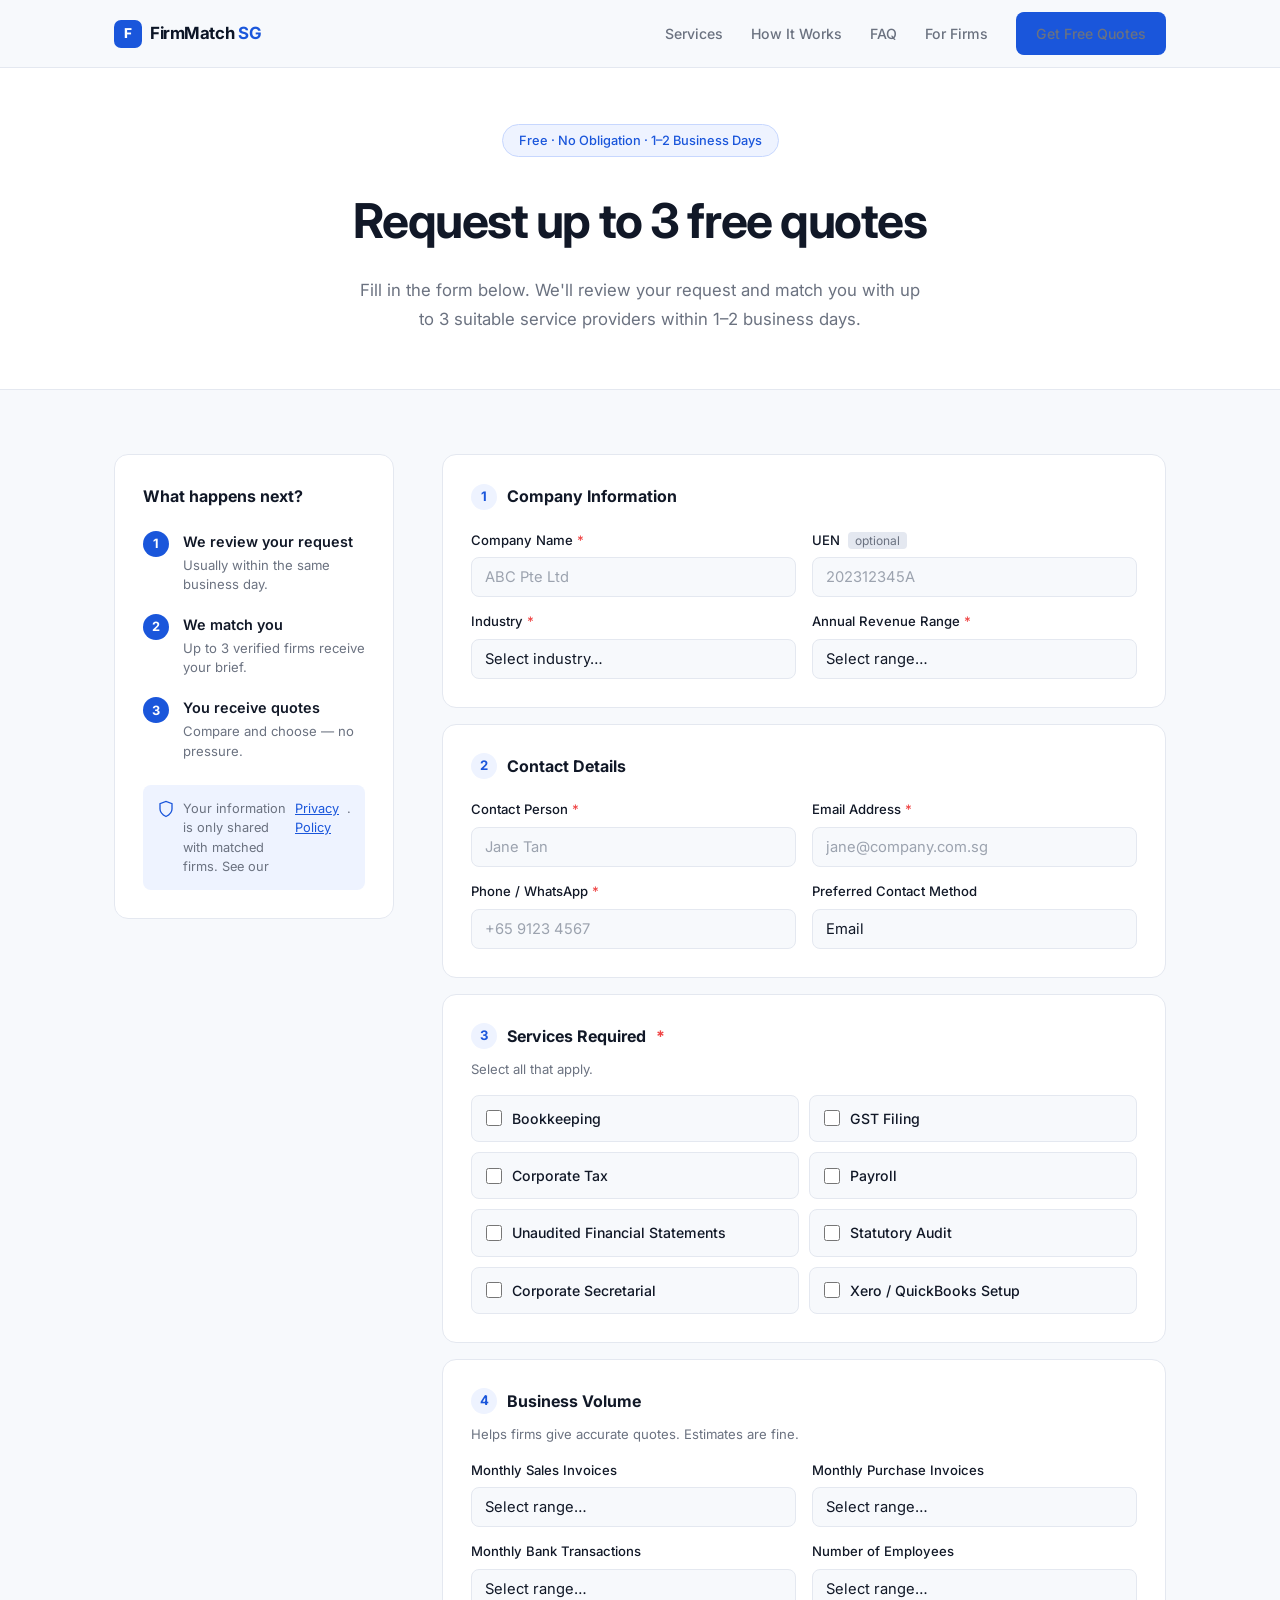
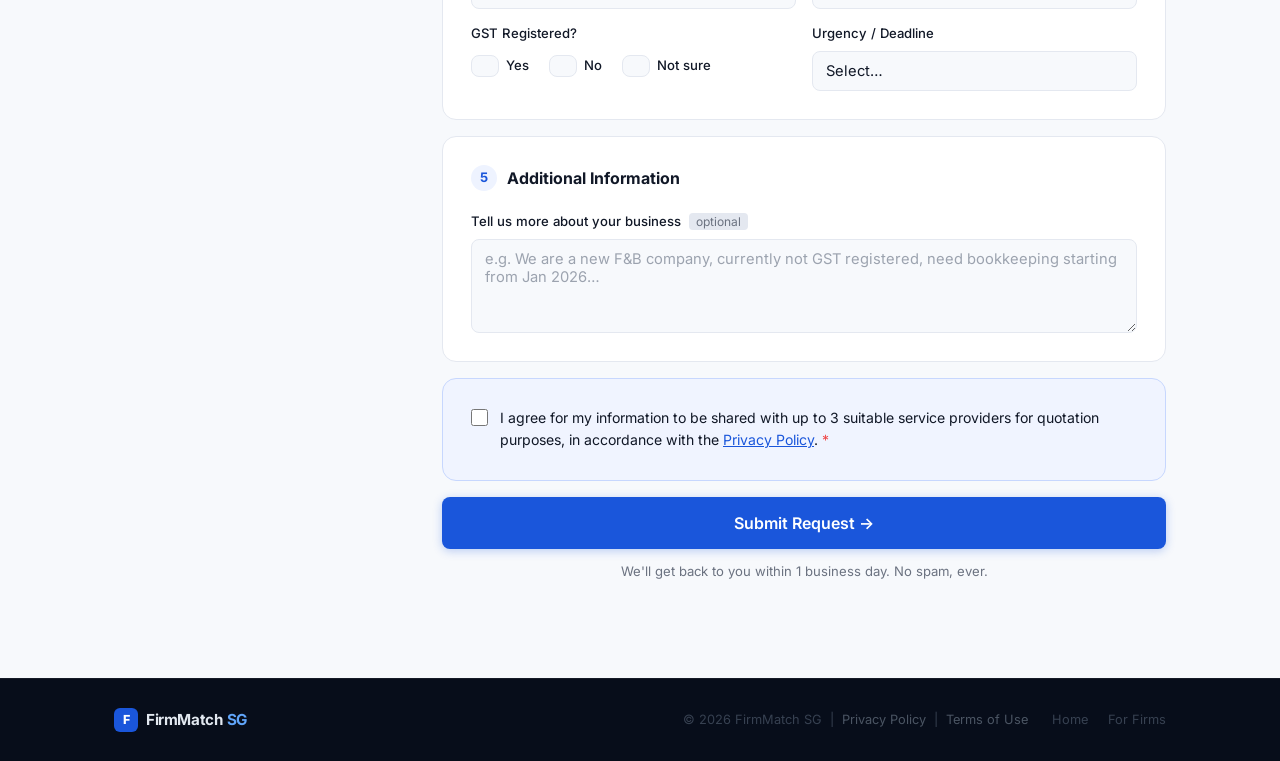
==== get-quotes.html @ bc47136a "Phase 1 MVP: add all pages, forms, privacy policy, terms of use" ====
<!DOCTYPE html>
<html lang="en">
<head>
  <meta charset="UTF-8" />
  <meta name="viewport" content="width=device-width, initial-scale=1.0" />
  <title>Get Free Quotes — FirmMatch SG</title>
  <meta name="description" content="Submit your accounting, bookkeeping or tax requirements and receive up to 3 free quotes from verified Singapore firms." />
  <link rel="preconnect" href="https://fonts.googleapis.com" />
  <link rel="preconnect" href="https://fonts.gstatic.com" crossorigin />
  <link href="https://fonts.googleapis.com/css2?family=Inter:wght@300;400;500;600;700&display=swap" rel="stylesheet" />
  <link rel="stylesheet" href="style.css" />
</head>
<body>

  <nav class="nav">
    <div class="container nav__inner">
      <a href="index.html" class="nav__logo">
        <span class="logo-mark">F</span>FirmMatch <span class="logo-sg">SG</span>
      </a>
      <ul class="nav__links">
        <li><a href="index.html#services">Services</a></li>
        <li><a href="index.html#how">How It Works</a></li>
        <li><a href="index.html#faq">FAQ</a></li>
        <li><a href="partners.html">For Firms</a></li>
        <li><a href="get-quotes.html" class="btn btn--nav">Get Free Quotes</a></li>
      </ul>
      <button class="nav__burger" aria-label="Toggle menu"><span></span><span></span><span></span></button>
    </div>
  </nav>

  <section class="page-hero">
    <div class="container">
      <span class="badge">Free · No Obligation · 1–2 Business Days</span>
      <h1>Request up to 3 free quotes</h1>
      <p>Fill in the form below. We'll review your request and match you with up to 3 suitable service providers within 1–2 business days.</p>
    </div>
  </section>

  <section class="form-section">
    <div class="container form-container">

      <div class="form-sidebar">
        <h3>What happens next?</h3>
        <ul class="sidebar-steps">
          <li><span class="sidebar-num">1</span><div><strong>We review your request</strong><p>Usually within the same business day.</p></div></li>
          <li><span class="sidebar-num">2</span><div><strong>We match you</strong><p>Up to 3 verified firms receive your brief.</p></div></li>
          <li><span class="sidebar-num">3</span><div><strong>You receive quotes</strong><p>Compare and choose — no pressure.</p></div></li>
        </ul>
        <div class="sidebar-note">
          <svg viewBox="0 0 24 24" fill="none" stroke="currentColor" stroke-width="1.75" width="18"><path d="M12 22s8-4 8-10V5l-8-3-8 3v7c0 6 8 10 8 10z"/></svg>
          Your information is only shared with matched firms. See our <a href="privacy.html">Privacy Policy</a>.
        </div>
      </div>

      <form class="enquiry-form" id="clientForm">

        <!-- Section 1: Company Info -->
        <div class="form-section-block">
          <h3 class="form-section-title">
            <span class="form-step-badge">1</span> Company Information
          </h3>
          <div class="form-row">
            <div class="form-group">
              <label for="company_name">Company Name <span class="req">*</span></label>
              <input type="text" id="company_name" name="company_name" placeholder="ABC Pte Ltd" required />
            </div>
            <div class="form-group">
              <label for="uen">UEN <span class="optional-tag">optional</span></label>
              <input type="text" id="uen" name="uen" placeholder="202312345A" />
            </div>
          </div>
          <div class="form-row">
            <div class="form-group">
              <label for="industry">Industry <span class="req">*</span></label>
              <select id="industry" name="industry" required>
                <option value="">Select industry…</option>
                <option>Retail / E-commerce</option>
                <option>F&amp;B / Restaurant</option>
                <option>Construction / Renovation</option>
                <option>IT / Technology</option>
                <option>Professional Services</option>
                <option>Manufacturing</option>
                <option>Healthcare / Medical</option>
                <option>Education / Training</option>
                <option>Logistics / Transport</option>
                <option>Real Estate</option>
                <option>Trading / Import Export</option>
                <option>Other</option>
              </select>
            </div>
            <div class="form-group">
              <label for="annual_revenue">Annual Revenue Range <span class="req">*</span></label>
              <select id="annual_revenue" name="annual_revenue" required>
                <option value="">Select range…</option>
                <option>Below S$100,000</option>
                <option>S$100,000 – S$500,000</option>
                <option>S$500,000 – S$1,000,000</option>
                <option>S$1,000,000 – S$5,000,000</option>
                <option>Above S$5,000,000</option>
              </select>
            </div>
          </div>
        </div>

        <!-- Section 2: Contact -->
        <div class="form-section-block">
          <h3 class="form-section-title">
            <span class="form-step-badge">2</span> Contact Details
          </h3>
          <div class="form-row">
            <div class="form-group">
              <label for="contact_name">Contact Person <span class="req">*</span></label>
              <input type="text" id="contact_name" name="contact_name" placeholder="Jane Tan" required />
            </div>
            <div class="form-group">
              <label for="contact_email">Email Address <span class="req">*</span></label>
              <input type="email" id="contact_email" name="contact_email" placeholder="jane@company.com.sg" required />
            </div>
          </div>
          <div class="form-row">
            <div class="form-group">
              <label for="contact_phone">Phone / WhatsApp <span class="req">*</span></label>
              <input type="tel" id="contact_phone" name="contact_phone" placeholder="+65 9123 4567" required />
            </div>
            <div class="form-group">
              <label for="preferred_contact">Preferred Contact Method</label>
              <select id="preferred_contact" name="preferred_contact">
                <option>Email</option>
                <option>WhatsApp</option>
                <option>Phone call</option>
              </select>
            </div>
          </div>
        </div>

        <!-- Section 3: Services -->
        <div class="form-section-block">
          <h3 class="form-section-title">
            <span class="form-step-badge">3</span> Services Required <span class="req">*</span>
          </h3>
          <p class="form-hint">Select all that apply.</p>
          <div class="checkbox-grid">
            <label class="checkbox-card"><input type="checkbox" name="service" value="Bookkeeping" /><span>Bookkeeping</span></label>
            <label class="checkbox-card"><input type="checkbox" name="service" value="GST Filing" /><span>GST Filing</span></label>
            <label class="checkbox-card"><input type="checkbox" name="service" value="Corporate Tax" /><span>Corporate Tax</span></label>
            <label class="checkbox-card"><input type="checkbox" name="service" value="Payroll" /><span>Payroll</span></label>
            <label class="checkbox-card"><input type="checkbox" name="service" value="Unaudited Financial Statements" /><span>Unaudited Financial Statements</span></label>
            <label class="checkbox-card"><input type="checkbox" name="service" value="Statutory Audit" /><span>Statutory Audit</span></label>
            <label class="checkbox-card"><input type="checkbox" name="service" value="Corporate Secretarial" /><span>Corporate Secretarial</span></label>
            <label class="checkbox-card"><input type="checkbox" name="service" value="Xero / QuickBooks Setup" /><span>Xero / QuickBooks Setup</span></label>
          </div>
        </div>

        <!-- Section 4: Business Volume -->
        <div class="form-section-block">
          <h3 class="form-section-title">
            <span class="form-step-badge">4</span> Business Volume
          </h3>
          <p class="form-hint">Helps firms give accurate quotes. Estimates are fine.</p>
          <div class="form-row">
            <div class="form-group">
              <label for="sales_invoices">Monthly Sales Invoices</label>
              <select id="sales_invoices" name="sales_invoices">
                <option value="">Select range…</option>
                <option>1–10</option>
                <option>11–30</option>
                <option>31–100</option>
                <option>100+</option>
              </select>
            </div>
            <div class="form-group">
              <label for="purchase_invoices">Monthly Purchase Invoices</label>
              <select id="purchase_invoices" name="purchase_invoices">
                <option value="">Select range…</option>
                <option>1–10</option>
                <option>11–30</option>
                <option>31–100</option>
                <option>100+</option>
              </select>
            </div>
          </div>
          <div class="form-row">
            <div class="form-group">
              <label for="bank_transactions">Monthly Bank Transactions</label>
              <select id="bank_transactions" name="bank_transactions">
                <option value="">Select range…</option>
                <option>1–50</option>
                <option>51–150</option>
                <option>151–500</option>
                <option>500+</option>
              </select>
            </div>
            <div class="form-group">
              <label for="employees">Number of Employees</label>
              <select id="employees" name="employees">
                <option value="">Select range…</option>
                <option>Just me (sole director)</option>
                <option>2–5</option>
                <option>6–20</option>
                <option>21–50</option>
                <option>50+</option>
              </select>
            </div>
          </div>
          <div class="form-row">
            <div class="form-group">
              <label>GST Registered?</label>
              <div class="radio-row">
                <label class="radio-label"><input type="radio" name="gst" value="Yes" /> Yes</label>
                <label class="radio-label"><input type="radio" name="gst" value="No" checked /> No</label>
                <label class="radio-label"><input type="radio" name="gst" value="Not sure" /> Not sure</label>
              </div>
            </div>
            <div class="form-group">
              <label for="deadline">Urgency / Deadline</label>
              <select id="deadline" name="deadline">
                <option value="">Select…</option>
                <option>As soon as possible</option>
                <option>Within 2 weeks</option>
                <option>Within 1 month</option>
                <option>No specific deadline</option>
              </select>
            </div>
          </div>
        </div>

        <!-- Section 5: Additional Info -->
        <div class="form-section-block">
          <h3 class="form-section-title">
            <span class="form-step-badge">5</span> Additional Information
          </h3>
          <div class="form-group">
            <label for="notes">Tell us more about your business <span class="optional-tag">optional</span></label>
            <textarea id="notes" name="notes" rows="4" placeholder="e.g. We are a new F&B company, currently not GST registered, need bookkeeping starting from Jan 2026…"></textarea>
          </div>
        </div>

        <!-- Consent -->
        <div class="form-section-block consent-block">
          <label class="consent-label">
            <input type="checkbox" id="consent" name="consent" required />
            <span>I agree for my information to be shared with up to 3 suitable service providers for quotation purposes, in accordance with the <a href="privacy.html" target="_blank">Privacy Policy</a>. <span class="req">*</span></span>
          </label>
        </div>

        <button type="submit" class="btn btn--primary btn--full btn--lg">Submit Request →</button>
        <p class="form-note">We'll get back to you within 1 business day. No spam, ever.</p>

        <div id="form-success" class="form-success" style="display:none">
          <svg viewBox="0 0 24 24" fill="none" stroke="currentColor" stroke-width="2" width="40"><path d="M22 11.08V12a10 10 0 1 1-5.93-9.14"/><polyline points="22 4 12 14.01 9 11.01"/></svg>
          <h3>Request submitted!</h3>
          <p>Thank you. We'll review your request and get back to you within 1 business day.</p>
        </div>

      </form>
    </div>
  </section>

  <footer class="footer">
    <div class="container footer__inner">
      <a href="index.html" class="nav__logo footer__logo">
        <span class="logo-mark">F</span>FirmMatch <span class="logo-sg">SG</span>
      </a>
      <p class="footer__copy">&copy; 2026 FirmMatch SG &nbsp;|&nbsp; <a href="privacy.html">Privacy Policy</a> &nbsp;|&nbsp; <a href="terms.html">Terms of Use</a></p>
      <div class="footer__links">
        <a href="index.html">Home</a>
        <a href="partners.html">For Firms</a>
      </div>
    </div>
  </footer>

  <script src="main.js"></script>
</body>
</html>
---- style.css ----
/* ── Reset & Base ─────────────────────────────────────────── */
*, *::before, *::after { box-sizing: border-box; margin: 0; padding: 0; }

:root {
  --color-bg:        #f7f9fc;
  --color-surface:   #ffffff;
  --color-border:    #e4e8f0;
  --color-text:      #111827;
  --color-muted:     #6b7280;
  --color-accent:    #1a56db;
  --color-accent-lt: #eef3ff;
  --color-dark:      #0c1526;

  --font: 'Inter', system-ui, sans-serif;
  --radius-sm: 8px;
  --radius-md: 14px;
  --shadow-sm: 0 1px 3px rgba(0,0,0,.06);
  --shadow-md: 0 4px 20px rgba(0,0,0,.08);
  --nav-h: 68px;
}

html { scroll-behavior: smooth; font-size: 16px; }
body { font-family: var(--font); background: var(--color-bg); color: var(--color-text); line-height: 1.65; -webkit-font-smoothing: antialiased; }
a { color: inherit; text-decoration: none; }

/* ── Container ───────────────────────────────────────────── */
.container { width: 100%; max-width: 1100px; margin: 0 auto; padding: 0 24px; }

/* ── Helpers ─────────────────────────────────────────────── */
.label {
  display: inline-block; font-size: .72rem; font-weight: 600;
  letter-spacing: .1em; text-transform: uppercase;
  color: var(--color-accent); margin-bottom: 10px;
}
.label--light { color: #93c5fd; }

.badge {
  display: inline-block; background: var(--color-accent-lt);
  color: var(--color-accent); font-size: .8rem; font-weight: 500;
  border-radius: 999px; padding: 5px 16px; margin-bottom: 24px;
  border: 1px solid #c7d7fe;
}

.section-header { text-align: center; max-width: 560px; margin: 0 auto 56px; }
.section-header h2 { font-size: clamp(1.65rem, 3vw, 2.1rem); font-weight: 700; margin-bottom: 12px; letter-spacing: -.02em; }
.section-header p  { color: var(--color-muted); font-size: 1rem; }
.section-header--light h2 { color: #fff; }
.section-header--light p  { color: #94a3b8; }

.accent { color: var(--color-accent); }
.req { color: #ef4444; }
.optional-tag { font-size: .75rem; font-weight: 400; color: var(--color-muted); background: var(--color-border); padding: 1px 7px; border-radius: 4px; margin-left: 4px; }

/* ── Buttons ─────────────────────────────────────────────── */
.btn {
  display: inline-flex; align-items: center; gap: 8px;
  font-family: var(--font); font-size: .9rem; font-weight: 600;
  border-radius: var(--radius-sm); padding: 11px 22px;
  cursor: pointer; border: 2px solid transparent;
  transition: background .18s, color .18s, box-shadow .18s, transform .12s;
}
.btn:hover  { transform: translateY(-1px); }
.btn:active { transform: translateY(0); }

.btn--primary { background: var(--color-accent); color: #fff; box-shadow: 0 2px 10px rgba(26,86,219,.28); }
.btn--primary:hover { background: #1647c2; box-shadow: 0 4px 18px rgba(26,86,219,.36); }
.btn--ghost { background: transparent; color: var(--color-text); border-color: var(--color-border); }
.btn--ghost:hover { background: var(--color-surface); box-shadow: var(--shadow-sm); }
.btn--nav { background: var(--color-accent); color: #fff; padding: 8px 18px; font-size: .84rem; }
.btn--nav:hover { background: #1647c2; }
.btn--white { background: #fff; color: var(--color-accent); font-size: 1rem; padding: 13px 28px; }
.btn--white:hover { background: #f0f4ff; }
.btn--full { width: 100%; justify-content: center; }
.btn--lg { font-size: 1rem; padding: 14px 28px; }

/* ── Nav ─────────────────────────────────────────────────── */
.nav {
  position: fixed; top: 0; left: 0; right: 0; height: var(--nav-h);
  background: rgba(247,249,252,.9); backdrop-filter: blur(16px);
  -webkit-backdrop-filter: blur(16px); border-bottom: 1px solid var(--color-border);
  z-index: 100; transition: box-shadow .2s;
}
.nav.scrolled { box-shadow: var(--shadow-sm); }
.nav__inner { display: flex; align-items: center; height: 100%; gap: 32px; }
.nav__logo { display: flex; align-items: center; gap: 4px; font-size: 1.05rem; font-weight: 700; letter-spacing: -.025em; color: var(--color-dark); flex-shrink: 0; }
.logo-mark { display: inline-flex; align-items: center; justify-content: center; width: 28px; height: 28px; background: var(--color-accent); color: #fff; border-radius: 7px; font-size: .85rem; font-weight: 800; margin-right: 4px; flex-shrink: 0; }
.logo-sg { color: var(--color-accent); }
.nav__links { display: flex; align-items: center; gap: 28px; list-style: none; margin-left: auto; }
.nav__links a { font-size: .88rem; font-weight: 500; color: var(--color-muted); transition: color .15s; }
.nav__links a:hover { color: var(--color-text); }
.nav__burger { display: none; flex-direction: column; gap: 5px; background: none; border: none; cursor: pointer; padding: 4px; margin-left: auto; }
.nav__burger span { display: block; width: 22px; height: 2px; background: var(--color-dark); border-radius: 2px; transition: transform .22s, opacity .22s; }
.nav__burger.open span:nth-child(1) { transform: translateY(7px) rotate(45deg); }
.nav__burger.open span:nth-child(2) { opacity: 0; }
.nav__burger.open span:nth-child(3) { transform: translateY(-7px) rotate(-45deg); }

/* ── Hero ────────────────────────────────────────────────── */
.hero { position: relative; padding: calc(var(--nav-h) + 88px) 0 100px; overflow: hidden; }
.hero__inner { position: relative; z-index: 1; max-width: 700px; }
.hero__title { font-size: clamp(2.5rem, 5.5vw, 3.8rem); font-weight: 700; line-height: 1.12; letter-spacing: -.035em; margin-bottom: 22px; }
.hero__sub { font-size: 1.1rem; color: var(--color-muted); max-width: 520px; margin-bottom: 36px; line-height: 1.7; }
.hero__cta { display: flex; gap: 14px; flex-wrap: wrap; margin-bottom: 40px; }
.hero__trust { display: flex; flex-direction: column; gap: 10px; }
.hero__trust > span { font-size: .8rem; color: var(--color-muted); font-weight: 500; }
.trust-tags { display: flex; flex-wrap: wrap; gap: 8px; }
.trust-tags span { font-size: .78rem; font-weight: 500; background: var(--color-surface); border: 1px solid var(--color-border); color: var(--color-muted); padding: 4px 12px; border-radius: 999px; }
.hero__bg-shape { position: absolute; top: -100px; right: -180px; width: 680px; height: 680px; background: radial-gradient(circle at 60% 40%, #dbeafe 0%, transparent 62%); border-radius: 50%; z-index: 0; pointer-events: none; }

/* ── Page Hero ───────────────────────────────────────────── */
.page-hero { padding: calc(var(--nav-h) + 56px) 0 56px; background: var(--color-surface); border-bottom: 1px solid var(--color-border); text-align: center; }
.page-hero h1 { font-size: clamp(2rem, 4vw, 3rem); font-weight: 700; letter-spacing: -.03em; margin-bottom: 16px; }
.page-hero p { color: var(--color-muted); font-size: 1.05rem; max-width: 560px; margin: 0 auto; line-height: 1.7; }
.page-hero--sm { padding: calc(var(--nav-h) + 40px) 0 40px; }
.page-hero--sm h1 { font-size: clamp(1.8rem, 3vw, 2.4rem); }

/* ── Services ────────────────────────────────────────────── */
.services { padding: 96px 0; background: var(--color-surface); }
.services__grid { display: grid; grid-template-columns: repeat(3, 1fr); gap: 20px; }
.card { background: var(--color-bg); border: 1px solid var(--color-border); border-radius: var(--radius-md); padding: 26px 24px; transition: box-shadow .2s, transform .2s, border-color .2s; display: flex; flex-direction: column; }
.card:hover { box-shadow: var(--shadow-md); transform: translateY(-3px); border-color: #bfcffa; }
.card__icon { width: 42px; height: 42px; background: var(--color-accent-lt); border-radius: var(--radius-sm); display: flex; align-items: center; justify-content: center; margin-bottom: 16px; color: var(--color-accent); }
.card__icon svg { width: 21px; height: 21px; }
.card h3 { font-size: .97rem; font-weight: 600; margin-bottom: 8px; }
.card p  { font-size: .875rem; color: var(--color-muted); line-height: 1.6; flex: 1; }
.card__price { display: inline-block; margin-top: 14px; font-size: .78rem; font-weight: 600; color: var(--color-accent); background: var(--color-accent-lt); padding: 3px 10px; border-radius: 999px; align-self: flex-start; }

/* ── How It Works ────────────────────────────────────────── */
.how { padding: 96px 0; background: var(--color-bg); }
.steps { display: flex; align-items: flex-start; gap: 16px; justify-content: center; flex-wrap: wrap; }
.step { flex: 1; min-width: 220px; max-width: 300px; background: var(--color-surface); border: 1px solid var(--color-border); border-radius: var(--radius-md); padding: 28px 24px; text-align: center; }
.step__num { width: 44px; height: 44px; border-radius: 50%; background: var(--color-accent); color: #fff; font-size: 1.1rem; font-weight: 700; display: flex; align-items: center; justify-content: center; margin: 0 auto 16px; }
.step h3 { font-size: .97rem; font-weight: 600; margin-bottom: 8px; }
.step p  { font-size: .875rem; color: var(--color-muted); line-height: 1.6; }
.step__arrow { font-size: 1.6rem; color: var(--color-border); align-self: center; flex-shrink: 0; margin-top: -8px; }
.how__cta { text-align: center; margin-top: 48px; }

/* ── Why ─────────────────────────────────────────────────── */
.why { padding: 96px 0; background: var(--color-surface); }
.why__inner { display: grid; grid-template-columns: 1fr 1fr; gap: 64px; align-items: center; }
.why__text h2 { font-size: clamp(1.6rem, 3vw, 2rem); font-weight: 700; margin-bottom: 16px; letter-spacing: -.02em; line-height: 1.25; }
.why__text p  { color: var(--color-muted); margin-bottom: 14px; font-size: .96rem; line-height: 1.7; }
.about__list { list-style: none; margin-top: 22px; display: flex; flex-direction: column; gap: 10px; }
.about__list li { display: flex; align-items: center; gap: 10px; font-size: .92rem; font-weight: 500; color: var(--color-text); }
.about__list li::before { content: ''; width: 20px; height: 20px; flex-shrink: 0; background: var(--color-accent-lt) url("data:image/svg+xml,%3Csvg viewBox='0 0 20 20' fill='none' xmlns='http://www.w3.org/2000/svg'%3E%3Cpath d='M5 10l4 4 6-6' stroke='%231a56db' stroke-width='2' stroke-linecap='round' stroke-linejoin='round'/%3E%3C/svg%3E") center/100% no-repeat; border-radius: 50%; }
.why__stats { display: flex; justify-content: center; align-items: center; }
.about__card-stack { display: flex; flex-direction: column; gap: 14px; width: 260px; }
.stat-card { background: var(--color-surface); border: 1px solid var(--color-border); border-radius: var(--radius-md); padding: 20px 24px; box-shadow: var(--shadow-md); display: flex; align-items: center; gap: 16px; }
.stat-card__number { display: block; font-size: 1.8rem; font-weight: 700; color: var(--color-accent); line-height: 1; flex-shrink: 0; }
.stat-card__label  { font-size: .82rem; color: var(--color-muted); font-weight: 500; line-height: 1.3; }

/* ── FAQ ─────────────────────────────────────────────────── */
.faq { padding: 96px 0; background: var(--color-bg); }
.faq__grid { display: grid; grid-template-columns: repeat(2, 1fr); gap: 20px; }
.faq__item { background: var(--color-surface); border: 1px solid var(--color-border); border-radius: var(--radius-md); padding: 24px; }
.faq__item h4 { font-size: .97rem; font-weight: 600; margin-bottom: 10px; color: var(--color-text); }
.faq__item p  { font-size: .875rem; color: var(--color-muted); line-height: 1.65; }
.faq__item a  { color: var(--color-accent); text-decoration: underline; }

/* ── CTA Banner ──────────────────────────────────────────── */
.cta-banner { background: var(--color-accent); padding: 56px 0; }
.cta-banner__inner { display: flex; align-items: center; justify-content: space-between; gap: 32px; flex-wrap: wrap; }
.cta-banner h2 { font-size: clamp(1.4rem, 2.5vw, 1.9rem); font-weight: 700; color: #fff; margin-bottom: 8px; }
.cta-banner p  { color: #bfdbfe; font-size: .97rem; }

/* ── Contact Strip ───────────────────────────────────────── */
.contact-strip { background: var(--color-surface); border-top: 1px solid var(--color-border); padding: 40px 0; }
.contact-strip__inner { display: flex; gap: 40px; flex-wrap: wrap; }
.contact-strip__item { display: flex; align-items: center; gap: 14px; }
.contact-strip__item svg { width: 22px; height: 22px; color: var(--color-accent); flex-shrink: 0; }
.contact-strip__item span { display: block; font-size: .75rem; color: var(--color-muted); font-weight: 500; text-transform: uppercase; letter-spacing: .06em; margin-bottom: 2px; }
.contact-strip__item a { font-size: .95rem; font-weight: 600; color: var(--color-text); }
.contact-strip__item a:hover { color: var(--color-accent); }

/* ── Footer ──────────────────────────────────────────────── */
.footer { background: #070d1a; border-top: 1px solid rgba(255,255,255,.06); padding: 28px 0; }
.footer__inner { display: flex; align-items: center; gap: 24px; flex-wrap: wrap; }
.footer__logo .logo-mark { width: 24px; height: 24px; font-size: .78rem; border-radius: 6px; }
.footer .nav__logo { font-size: .95rem; color: #e2e8f0; }
.footer .logo-sg { color: #60a5fa; }
.footer__copy { font-size: .8rem; color: #374151; margin-left: auto; }
.footer__copy a { color: #4b5563; }
.footer__copy a:hover { color: #94a3b8; }
.footer__links { display: flex; gap: 20px; }
.footer__links a { font-size: .8rem; color: #374151; transition: color .15s; }
.footer__links a:hover { color: #94a3b8; }

/* ── Form Pages ──────────────────────────────────────────── */
.form-section { padding: 64px 0 96px; }
.form-container { display: grid; grid-template-columns: 280px 1fr; gap: 48px; align-items: flex-start; }

/* Sidebar */
.form-sidebar { position: sticky; top: calc(var(--nav-h) + 24px); background: var(--color-surface); border: 1px solid var(--color-border); border-radius: var(--radius-md); padding: 28px; }
.form-sidebar h3 { font-size: 1rem; font-weight: 700; margin-bottom: 20px; }
.sidebar-steps { list-style: none; display: flex; flex-direction: column; gap: 18px; }
.sidebar-steps li { display: flex; gap: 14px; align-items: flex-start; }
.sidebar-num { width: 26px; height: 26px; border-radius: 50%; background: var(--color-accent); color: #fff; font-size: .8rem; font-weight: 700; display: flex; align-items: center; justify-content: center; flex-shrink: 0; margin-top: 1px; }
.sidebar-steps strong { display: block; font-size: .9rem; font-weight: 600; margin-bottom: 2px; }
.sidebar-steps p { font-size: .82rem; color: var(--color-muted); line-height: 1.5; margin: 0; }
.sidebar-note { margin-top: 24px; padding: 14px; background: var(--color-accent-lt); border-radius: var(--radius-sm); font-size: .8rem; color: var(--color-muted); display: flex; gap: 8px; align-items: flex-start; line-height: 1.5; }
.sidebar-note svg { flex-shrink: 0; margin-top: 1px; color: var(--color-accent); }
.sidebar-note a { color: var(--color-accent); text-decoration: underline; }

/* Form blocks */
.enquiry-form { display: flex; flex-direction: column; gap: 0; }
.form-section-block { background: var(--color-surface); border: 1px solid var(--color-border); border-radius: var(--radius-md); padding: 28px; margin-bottom: 16px; }
.form-section-title { font-size: 1rem; font-weight: 700; margin-bottom: 20px; display: flex; align-items: center; gap: 10px; }
.form-step-badge { width: 26px; height: 26px; border-radius: 50%; background: var(--color-accent-lt); color: var(--color-accent); font-size: .82rem; font-weight: 700; display: inline-flex; align-items: center; justify-content: center; flex-shrink: 0; }
.form-hint { font-size: .82rem; color: var(--color-muted); margin-bottom: 14px; margin-top: -10px; }

.form-row { display: grid; grid-template-columns: 1fr 1fr; gap: 16px; margin-bottom: 14px; }
.form-row:last-child { margin-bottom: 0; }
.form-group { display: flex; flex-direction: column; gap: 6px; }
.form-group label { font-size: .82rem; font-weight: 500; color: var(--color-text); }
.form-group input,
.form-group select,
.form-group textarea {
  font-family: var(--font); font-size: .92rem; color: var(--color-text);
  background: var(--color-bg); border: 1px solid var(--color-border);
  border-radius: var(--radius-sm); padding: 10px 13px;
  transition: border-color .18s, box-shadow .18s; outline: none;
  -webkit-appearance: none; resize: vertical;
}
.form-group input::placeholder,
.form-group textarea::placeholder { color: #9ca3af; }
.form-group input:focus,
.form-group select:focus,
.form-group textarea:focus { border-color: var(--color-accent); box-shadow: 0 0 0 3px rgba(26,86,219,.12); background: #fff; }

/* Checkboxes */
.checkbox-grid { display: grid; grid-template-columns: repeat(2, 1fr); gap: 10px; }
.checkbox-card { display: flex; align-items: center; gap: 10px; background: var(--color-bg); border: 1px solid var(--color-border); border-radius: var(--radius-sm); padding: 11px 14px; cursor: pointer; transition: border-color .15s, background .15s; }
.checkbox-card:hover { border-color: var(--color-accent); background: var(--color-accent-lt); }
.checkbox-card input { width: 16px; height: 16px; accent-color: var(--color-accent); flex-shrink: 0; cursor: pointer; }
.checkbox-card span { font-size: .88rem; font-weight: 500; }
.checkbox-card:has(input:checked) { border-color: var(--color-accent); background: var(--color-accent-lt); }

/* Radio */
.radio-row { display: flex; gap: 20px; padding-top: 4px; }
.radio-label { display: flex; align-items: center; gap: 7px; font-size: .9rem; cursor: pointer; }
.radio-label input { accent-color: var(--color-accent); width: 16px; height: 16px; }

/* Consent */
.consent-block { background: #f0f4ff; border-color: #c7d7fe; }
.consent-label { display: flex; gap: 12px; align-items: flex-start; cursor: pointer; font-size: .88rem; line-height: 1.6; color: var(--color-text); }
.consent-label input { width: 17px; height: 17px; margin-top: 2px; accent-color: var(--color-accent); flex-shrink: 0; cursor: pointer; }
.consent-label a { color: var(--color-accent); text-decoration: underline; }

.form-note { text-align: center; font-size: .82rem; color: var(--color-muted); margin-top: 12px; }

/* Success state */
.form-success { text-align: center; padding: 48px 24px; background: var(--color-surface); border: 1px solid #bbf7d0; border-radius: var(--radius-md); margin-top: 16px; }
.form-success svg { color: #16a34a; margin-bottom: 16px; }
.form-success h3 { font-size: 1.2rem; font-weight: 700; margin-bottom: 8px; }
.form-success p { color: var(--color-muted); }

/* ── Legal Pages ─────────────────────────────────────────── */
.legal-section { padding: 64px 0 96px; }
.legal-container { max-width: 780px; }
.legal-content { display: flex; flex-direction: column; gap: 0; }
.legal-block { padding: 28px 0; border-bottom: 1px solid var(--color-border); }
.legal-block:last-child { border-bottom: none; }
.legal-block h2 { font-size: 1.1rem; font-weight: 700; margin-bottom: 12px; color: var(--color-text); }
.legal-block p  { font-size: .93rem; color: var(--color-muted); line-height: 1.75; margin-bottom: 10px; }
.legal-block p:last-child { margin-bottom: 0; }
.legal-block ul { margin: 10px 0 10px 20px; display: flex; flex-direction: column; gap: 6px; }
.legal-block ul li { font-size: .93rem; color: var(--color-muted); line-height: 1.65; }
.legal-block a { color: var(--color-accent); text-decoration: underline; }
.legal-block strong { color: var(--color-text); }

/* ── Responsive ──────────────────────────────────────────── */
@media (max-width: 960px) {
  .form-container { grid-template-columns: 1fr; }
  .form-sidebar { position: static; }
  .why__inner { grid-template-columns: 1fr; }
  .why__stats { display: none; }
  .step__arrow { display: none; }
  .steps { flex-direction: column; align-items: center; }
  .step { max-width: 100%; width: 100%; }
  .faq__grid { grid-template-columns: 1fr; }
  .cta-banner__inner { flex-direction: column; text-align: center; }
}

@media (max-width: 768px) {
  .services__grid { grid-template-columns: repeat(2, 1fr); }
  .checkbox-grid { grid-template-columns: 1fr; }
  .contact-strip__inner { flex-direction: column; gap: 24px; }
}

@media (max-width: 640px) {
  .nav__links {
    display: none; flex-direction: column;
    position: fixed; top: var(--nav-h); left: 0; right: 0;
    background: var(--color-surface); border-bottom: 1px solid var(--color-border);
    padding: 20px 24px; gap: 16px; box-shadow: var(--shadow-md);
  }
  .nav__links.open { display: flex; }
  .nav__links li:last-child .btn { width: 100%; justify-content: center; }
  .nav__burger { display: flex; }
  .services__grid { grid-template-columns: 1fr; }
  .form-row { grid-template-columns: 1fr; }
  .footer__inner { flex-direction: column; align-items: flex-start; gap: 12px; }
  .footer__copy { margin-left: 0; }
  .hero__title { font-size: 2.2rem; }
}
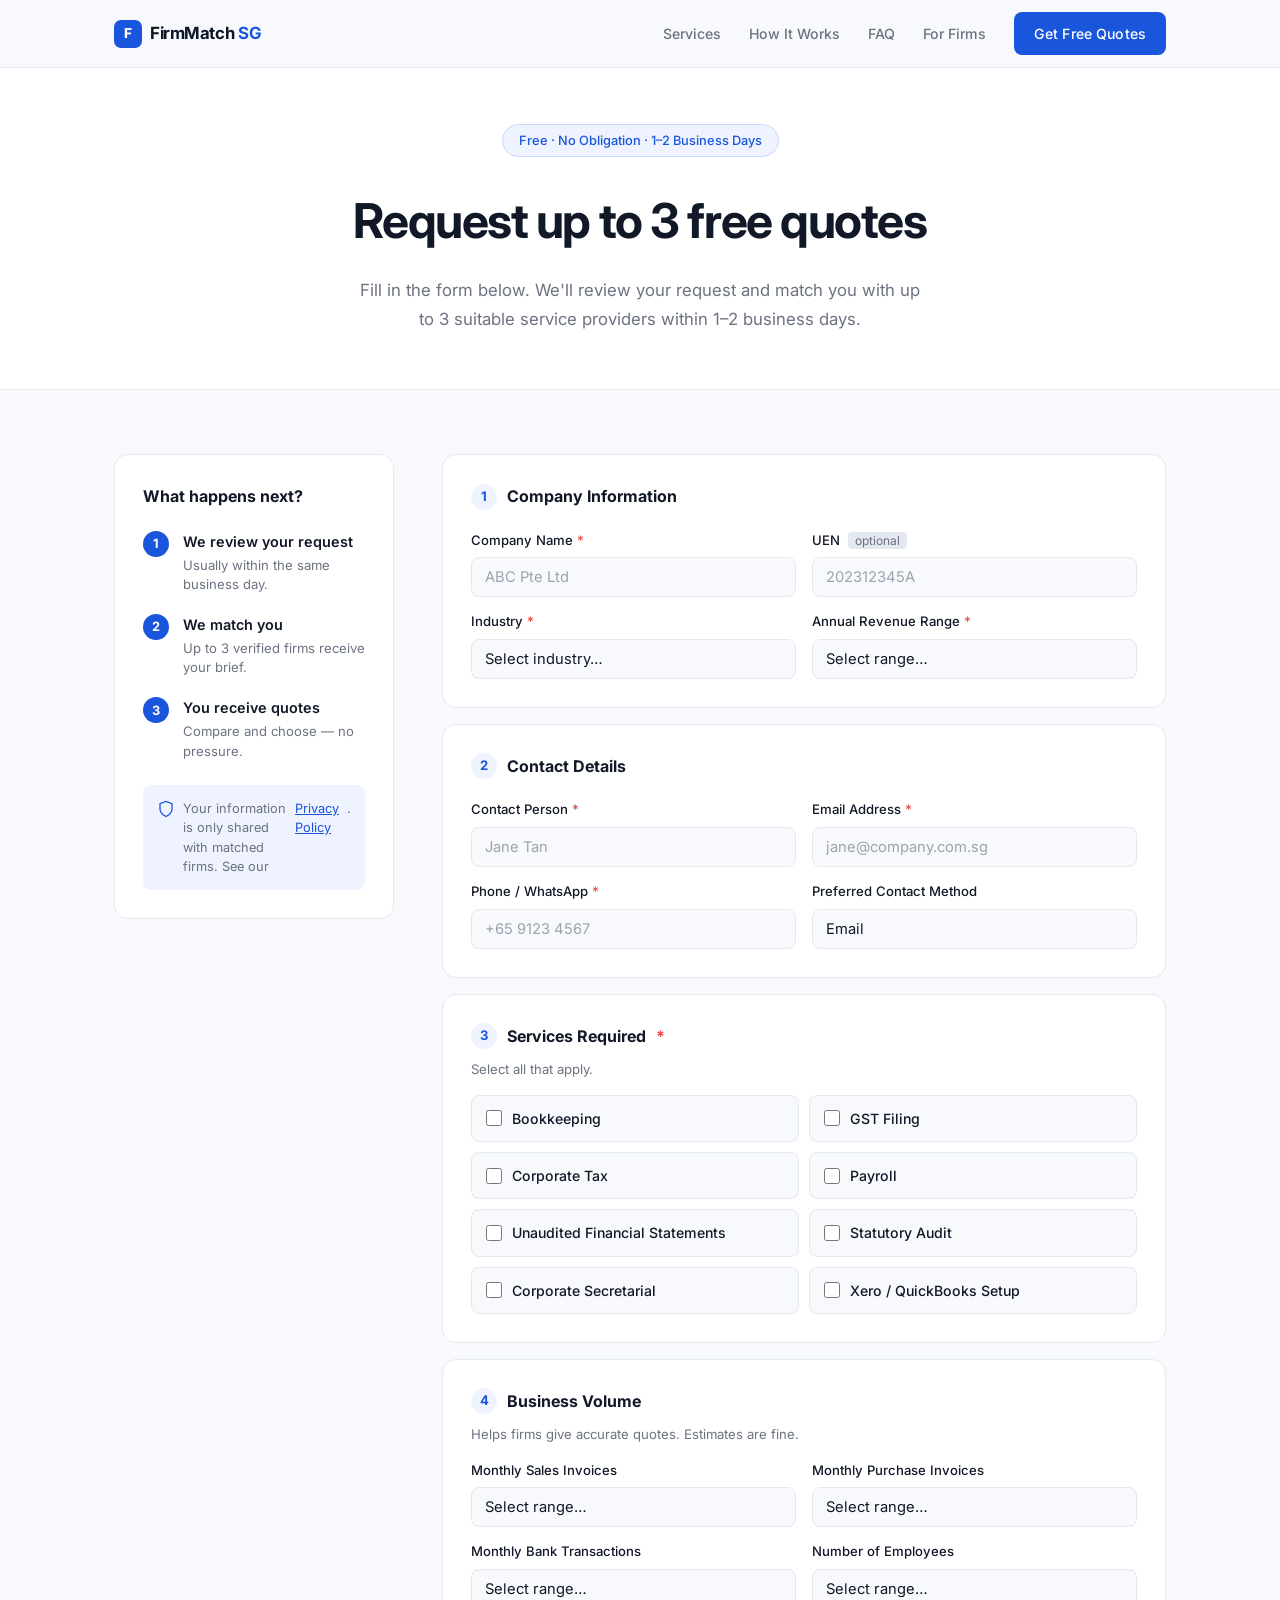
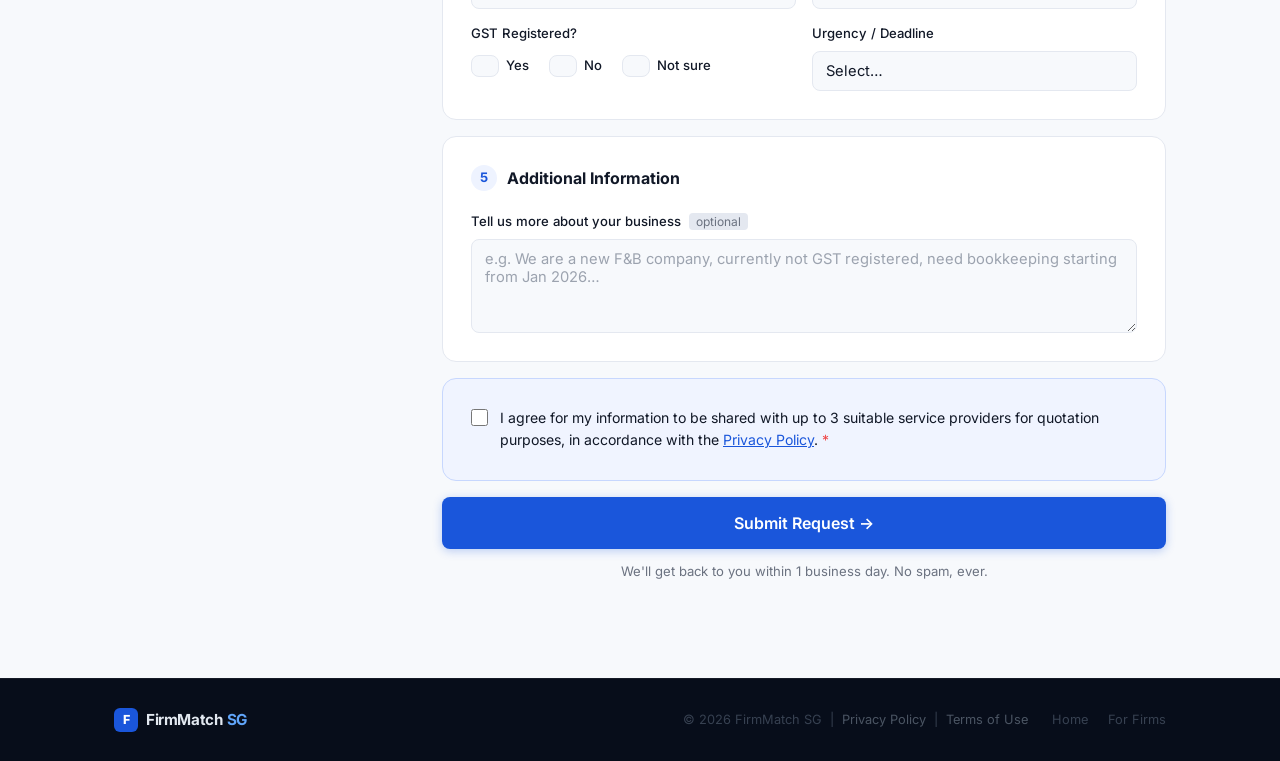
==== commit faff4f1c: "Force white text on nav button via inline style" ====
--- a/get-quotes.html
+++ b/get-quotes.html
@@ -22,7 +22,7 @@
         <li><a href="index.html#how">How It Works</a></li>
         <li><a href="index.html#faq">FAQ</a></li>
         <li><a href="partners.html">For Firms</a></li>
-        <li><a href="get-quotes.html" class="btn btn--nav">Get Free Quotes</a></li>
+        <li><a href="get-quotes.html" class="btn btn--nav" style="color:#ffffff!important">Get Free Quotes</a></li>
       </ul>
       <button class="nav__burger" aria-label="Toggle menu"><span></span><span></span><span></span></button>
     </div>
--- a/style.css
+++ b/style.css
@@ -66,7 +66,7 @@
 .btn--primary:hover { background: #1647c2; box-shadow: 0 4px 18px rgba(26,86,219,.36); }
 .btn--ghost { background: transparent; color: var(--color-text); border-color: var(--color-border); }
 .btn--ghost:hover { background: var(--color-surface); box-shadow: var(--shadow-sm); }
-.btn--nav { background: var(--color-accent); color: #fff; padding: 8px 18px; font-size: .84rem; }
+.btn--nav { background: var(--color-accent); color: #ffffff; padding: 8px 18px; font-size: .84rem; font-weight: 700; letter-spacing: .01em; text-shadow: none; -webkit-font-smoothing: antialiased; }
 .btn--nav:hover { background: #1647c2; }
 .btn--white { background: #fff; color: var(--color-accent); font-size: 1rem; padding: 13px 28px; }
 .btn--white:hover { background: #f0f4ff; }
@@ -88,6 +88,8 @@
 .nav__links { display: flex; align-items: center; gap: 28px; list-style: none; margin-left: auto; }
 .nav__links a { font-size: .88rem; font-weight: 500; color: var(--color-muted); transition: color .15s; }
 .nav__links a:hover { color: var(--color-text); }
+.nav__links a.btn--nav,
+.nav__links a.btn--nav:hover { color: #ffffff !important; }
 .nav__burger { display: none; flex-direction: column; gap: 5px; background: none; border: none; cursor: pointer; padding: 4px; margin-left: auto; }
 .nav__burger span { display: block; width: 22px; height: 2px; background: var(--color-dark); border-radius: 2px; transition: transform .22s, opacity .22s; }
 .nav__burger.open span:nth-child(1) { transform: translateY(7px) rotate(45deg); }
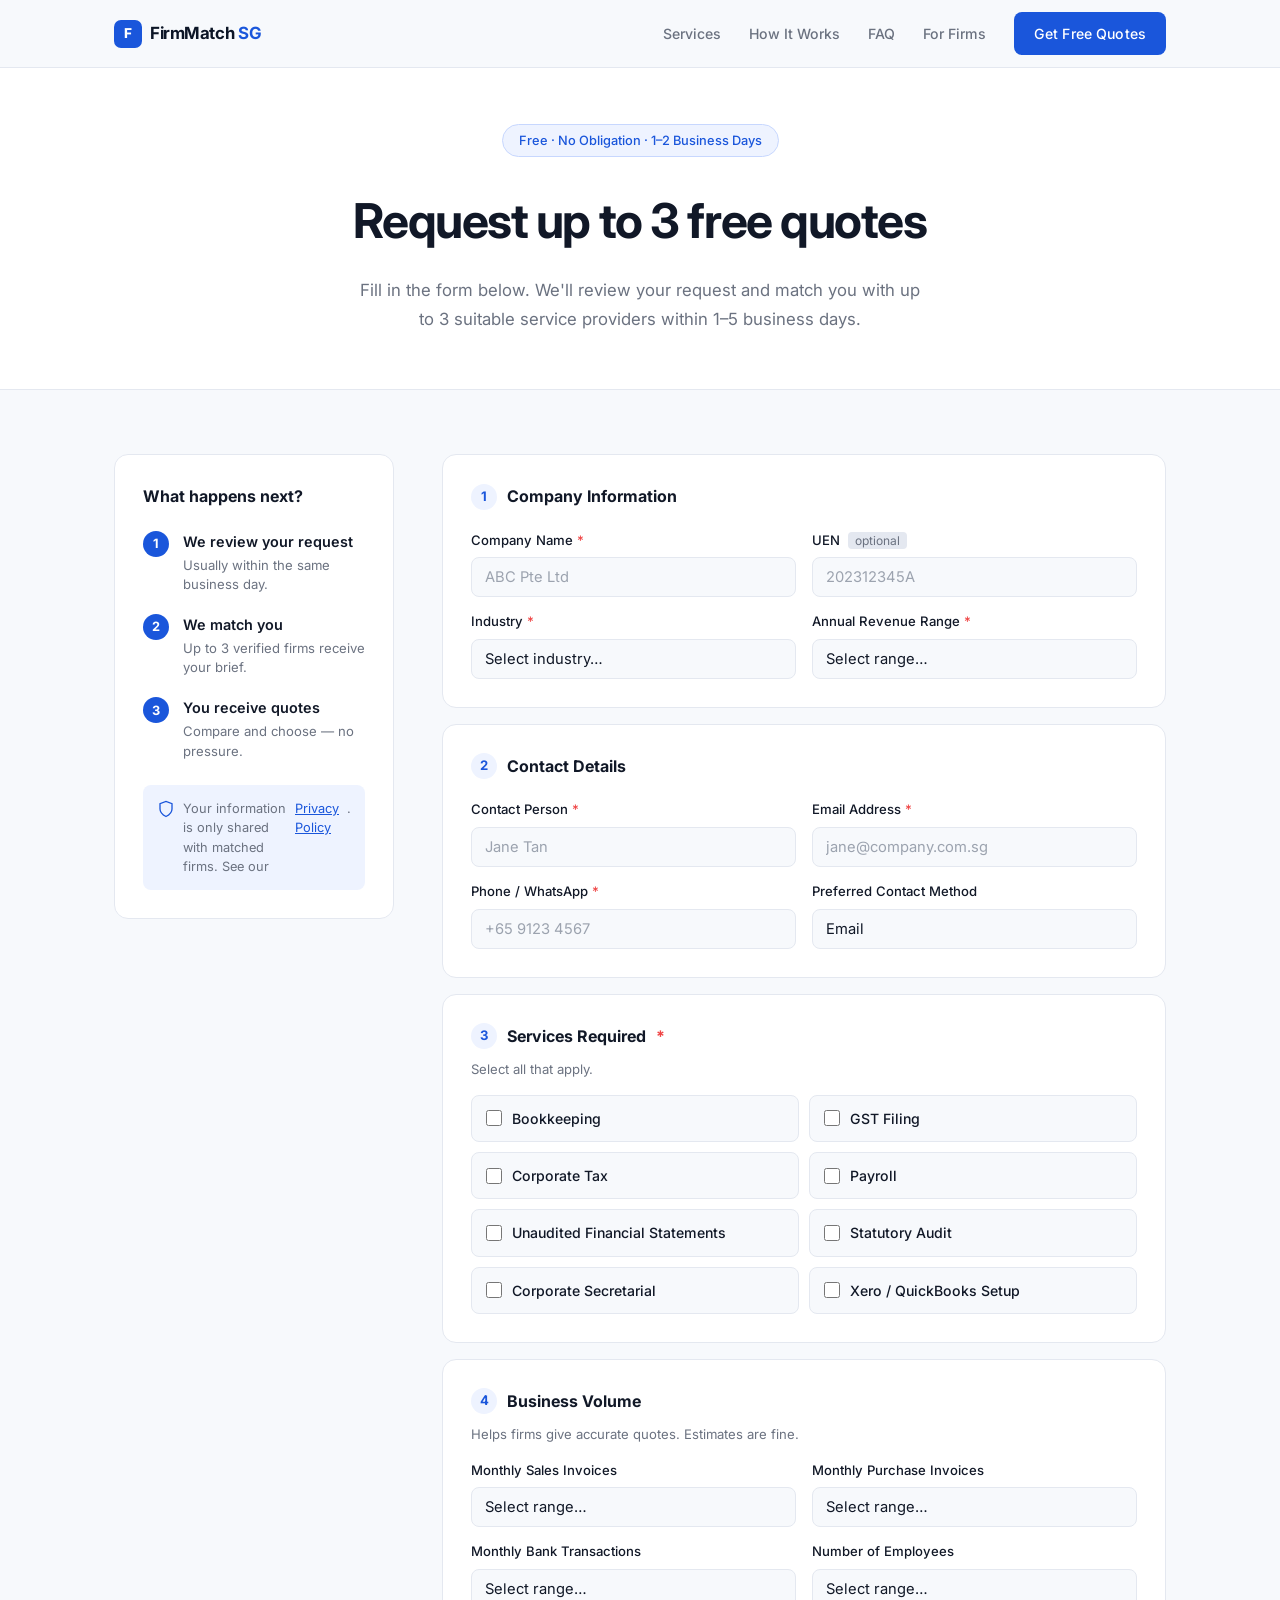
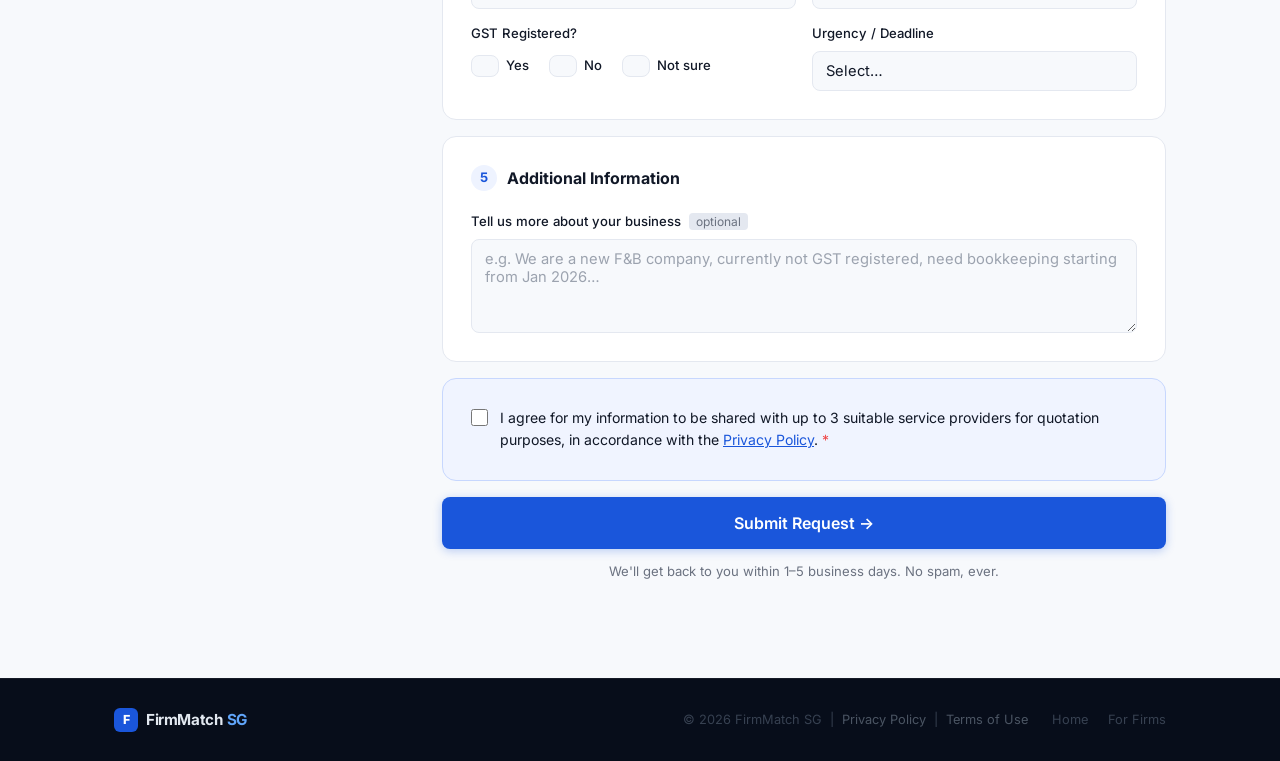
==== commit 18f9308d: "Update response time to 1-5 business days" ====
--- a/get-quotes.html
+++ b/get-quotes.html
@@ -32,7 +32,7 @@
     <div class="container">
       <span class="badge">Free · No Obligation · 1–2 Business Days</span>
       <h1>Request up to 3 free quotes</h1>
-      <p>Fill in the form below. We'll review your request and match you with up to 3 suitable service providers within 1–2 business days.</p>
+      <p>Fill in the form below. We'll review your request and match you with up to 3 suitable service providers within 1–5 business days.</p>
     </div>
   </section>
 
@@ -244,12 +244,12 @@
         </div>
 
         <button type="submit" class="btn btn--primary btn--full btn--lg">Submit Request →</button>
-        <p class="form-note">We'll get back to you within 1 business day. No spam, ever.</p>
+        <p class="form-note">We'll get back to you within 1–5 business days. No spam, ever.</p>
 
         <div id="form-success" class="form-success" style="display:none">
           <svg viewBox="0 0 24 24" fill="none" stroke="currentColor" stroke-width="2" width="40"><path d="M22 11.08V12a10 10 0 1 1-5.93-9.14"/><polyline points="22 4 12 14.01 9 11.01"/></svg>
           <h3>Request submitted!</h3>
-          <p>Thank you. We'll review your request and get back to you within 1 business day.</p>
+          <p>Thank you. We'll review your request and get back to you within 1–5 business days.</p>
         </div>
 
       </form>
